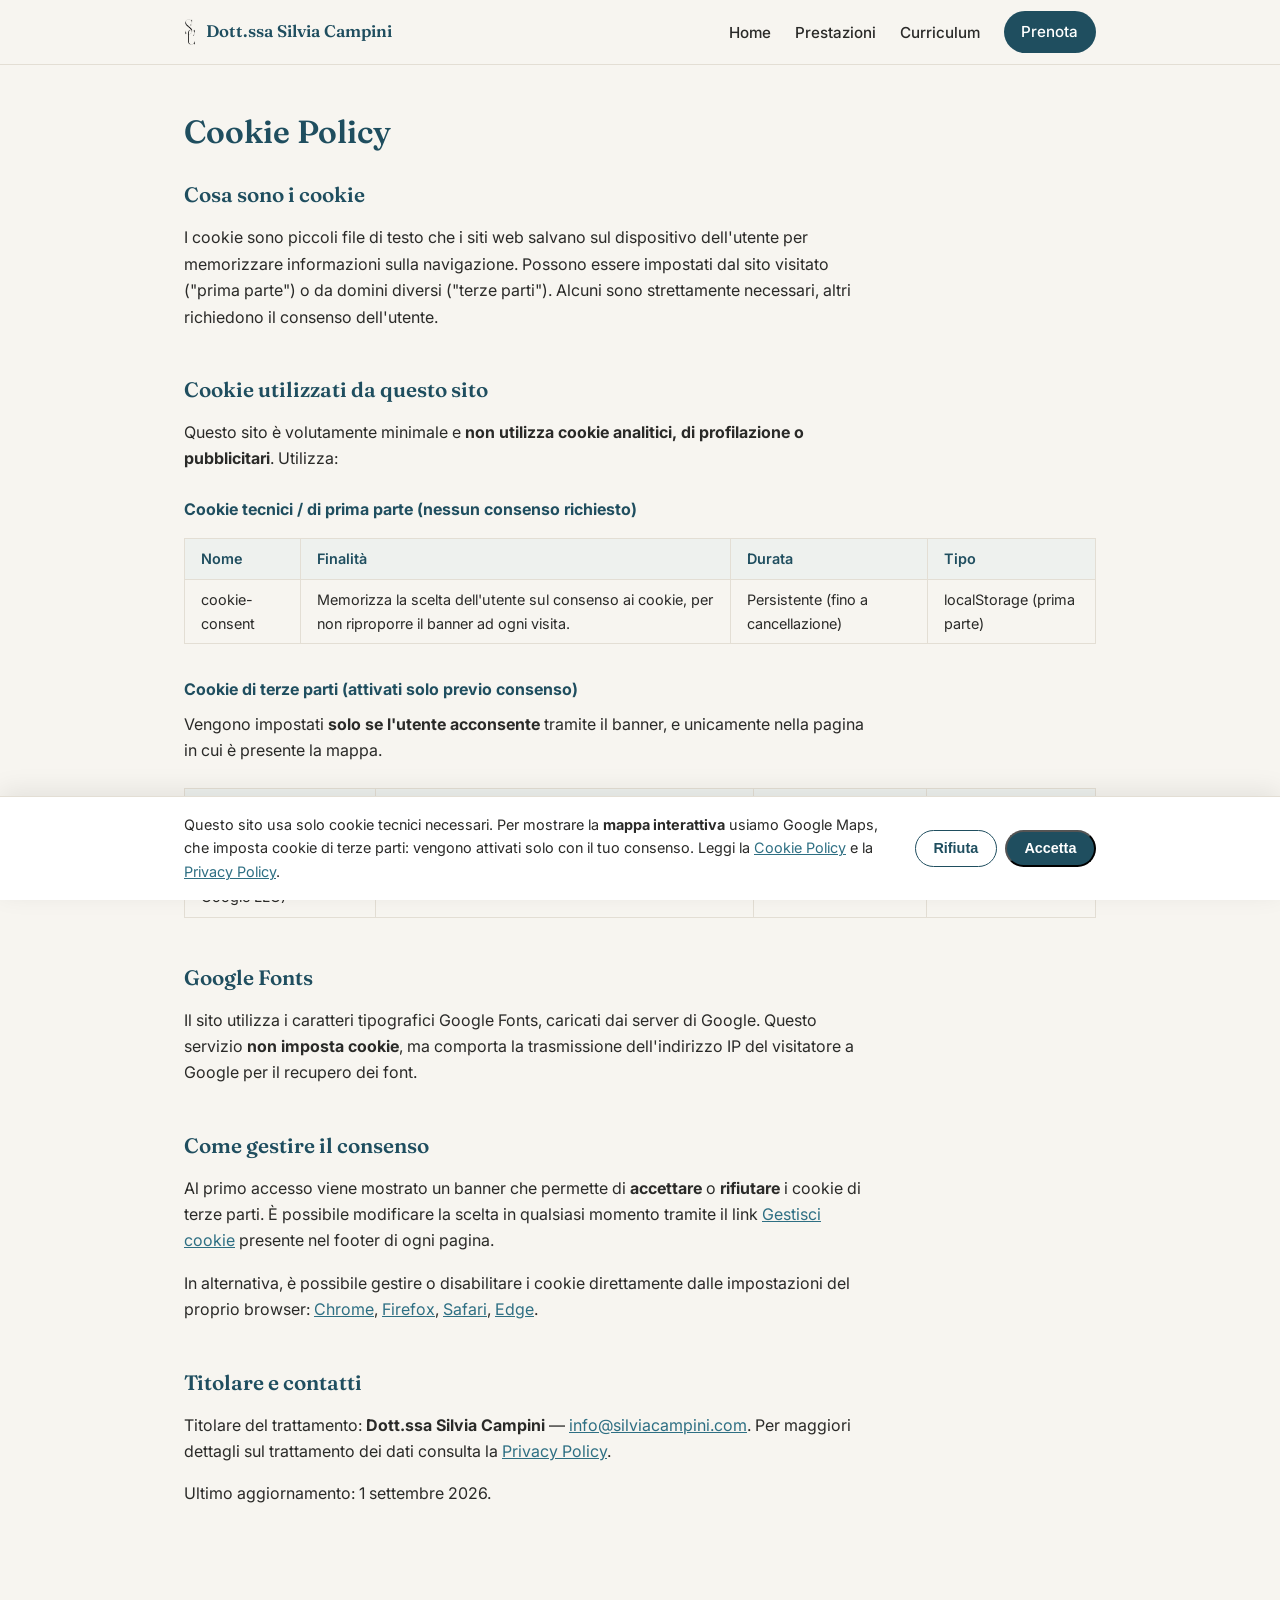
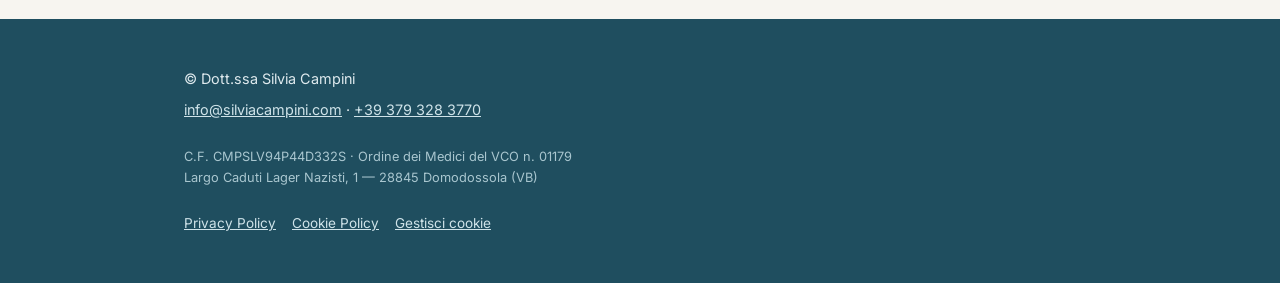
==== cookie-policy.html @ c4c20413 "Initial commit" ====
<!DOCTYPE html>
<html lang="it">
<head>
  <meta charset="UTF-8" />
  <meta name="viewport" content="width=device-width, initial-scale=1.0" />

  <title>Cookie Policy — Dott.ssa Silvia Campini</title>
  <meta name="description" content="Informativa sull'uso dei cookie del sito della Dott.ssa Silvia Campini." />
  <meta name="robots" content="noindex, follow" />
  <link rel="canonical" href="https://www.silviacampini.it/cookie-policy.html" />

  <link rel="icon" type="image/png" href="assets/favicon.png" />
  <link rel="apple-touch-icon" href="assets/apple-touch-icon.png" />
  <link rel="preconnect" href="https://fonts.googleapis.com" />
  <link rel="preconnect" href="https://fonts.gstatic.com" crossorigin />
  <link href="https://fonts.googleapis.com/css2?family=Fraunces:opsz,wght@9..144,400;9..144,600&family=Inter:wght@400;500;600&display=swap" rel="stylesheet" />
  <link rel="stylesheet" href="css/style.css" />
</head>

<body>
  <a class="skip-link" href="#main">Salta al contenuto</a>

  <header class="site-header">
    <div class="container">
      <nav class="nav" data-nav aria-label="Navigazione principale">
        <a class="nav__brand" href="index.html"><img class="nav__logo" src="assets/monogramma.png" alt="" width="13" height="28" /><span>Dott.ssa Silvia Campini</span></a>
        <button class="nav__toggle" data-nav-toggle aria-label="Apri il menu" aria-expanded="false">☰</button>
        <ul class="nav__links">
          <li><a href="index.html">Home</a></li>
          <li><a href="prestazioni.html">Prestazioni</a></li>
          <li><a href="cv.html">Curriculum</a></li>
          <li><a class="btn btn--sm" href="https://calendly.com/silvia-campini" target="_blank" rel="noopener">Prenota</a></li>
        </ul>
      </nav>
    </div>
  </header>

  <main id="main">
    <section class="section" style="border-top: 0;">
      <div class="container prose">
        <h2 style="font-size: 2rem;">Cookie Policy</h2>

        <h3 class="cv-heading">Cosa sono i cookie</h3>
        <p>I cookie sono piccoli file di testo che i siti web salvano sul dispositivo dell'utente per memorizzare informazioni sulla navigazione. Possono essere impostati dal sito visitato ("prima parte") o da domini diversi ("terze parti"). Alcuni sono strettamente necessari, altri richiedono il consenso dell'utente.</p>

        <h3 class="cv-heading">Cookie utilizzati da questo sito</h3>
        <p>Questo sito è volutamente minimale e <strong>non utilizza cookie analitici, di profilazione o pubblicitari</strong>. Utilizza:</p>

        <h4 style="margin: var(--sp-3) 0 var(--sp-1); color: var(--c-primary);">Cookie tecnici / di prima parte (nessun consenso richiesto)</h4>
        <div style="overflow-x: auto;">
          <table class="cookie-table">
            <thead>
              <tr><th>Nome</th><th>Finalità</th><th>Durata</th><th>Tipo</th></tr>
            </thead>
            <tbody>
              <tr>
                <td>cookie-consent</td>
                <td>Memorizza la scelta dell'utente sul consenso ai cookie, per non riproporre il banner ad ogni visita.</td>
                <td>Persistente (fino a cancellazione)</td>
                <td>localStorage (prima parte)</td>
              </tr>
            </tbody>
          </table>
        </div>

        <h4 style="margin: var(--sp-4) 0 var(--sp-1); color: var(--c-primary);">Cookie di terze parti (attivati solo previo consenso)</h4>
        <p>Vengono impostati <strong>solo se l'utente acconsente</strong> tramite il banner, e unicamente nella pagina in cui è presente la mappa.</p>
        <div style="overflow-x: auto;">
          <table class="cookie-table">
            <thead>
              <tr><th>Servizio</th><th>Finalità</th><th>Cookie tipici</th><th>Informativa</th></tr>
            </thead>
            <tbody>
              <tr>
                <td>Google Maps<br>(Google Ireland Ltd. / Google LLC)</td>
                <td>Visualizzazione della mappa interattiva con la sede in cui si svolgono le visite.</td>
                <td>NID, CONSENT, SOCS, ecc.</td>
                <td><a href="https://policies.google.com/technologies/cookies" target="_blank" rel="noopener">policies.google.com</a></td>
              </tr>
            </tbody>
          </table>
        </div>

        <h3 class="cv-heading">Google Fonts</h3>
        <p>Il sito utilizza i caratteri tipografici Google Fonts, caricati dai server di Google. Questo servizio <strong>non imposta cookie</strong>, ma comporta la trasmissione dell'indirizzo IP del visitatore a Google per il recupero dei font.</p>

        <h3 class="cv-heading">Come gestire il consenso</h3>
        <p>Al primo accesso viene mostrato un banner che permette di <strong>accettare</strong> o <strong>rifiutare</strong> i cookie di terze parti. È possibile modificare la scelta in qualsiasi momento tramite il link <a href="#" data-cookie-manage>Gestisci cookie</a> presente nel footer di ogni pagina.</p>
        <p>In alternativa, è possibile gestire o disabilitare i cookie direttamente dalle impostazioni del proprio browser:
          <a href="https://support.google.com/chrome/answer/95647?hl=it" target="_blank" rel="noopener">Chrome</a>,
          <a href="https://support.mozilla.org/it/kb/Attivare%20e%20disattivare%20i%20cookie" target="_blank" rel="noopener">Firefox</a>,
          <a href="https://support.apple.com/it-it/guide/safari/sfri11471/mac" target="_blank" rel="noopener">Safari</a>,
          <a href="https://support.microsoft.com/it-it/microsoft-edge" target="_blank" rel="noopener">Edge</a>.
        </p>

        <h3 class="cv-heading">Titolare e contatti</h3>
        <p>Titolare del trattamento: <strong>Dott.ssa Silvia Campini</strong> — <a href="mailto:info@silviacampini.com">info@silviacampini.com</a>. Per maggiori dettagli sul trattamento dei dati consulta la <a href="privacy.html">Privacy Policy</a>.</p>
        <p>Ultimo aggiornamento: 1 settembre 2026.</p>
      </div>
    </section>
  </main>

  <footer class="site-footer">
    <div class="container footer__grid">
      <div>© Dott.ssa Silvia Campini</div>
      <div><a href="mailto:info@silviacampini.com">info@silviacampini.com</a> · <a href="tel:+393793283770">+39 379 328 3770</a></div>
      <div class="footer__legal">
        C.F. CMPSLV94P44D332S · Ordine dei Medici del VCO n. 01179<br>
        Largo Caduti Lager Nazisti, 1 — 28845 Domodossola (VB)
      </div>
      <div class="footer__links">
        <a href="privacy.html">Privacy Policy</a>
        <a href="cookie-policy.html">Cookie Policy</a>
        <a href="#" data-cookie-manage>Gestisci cookie</a>
      </div>
    </div>
  </footer>

  <script src="js/main.js" defer></script>
  <script src="js/cookie-consent.js" defer></script>
</body>
</html>
---- css/style.css ----
/* =============================================================
   Dott.ssa Silvia Campini — Foglio di stile unico
   Organizzazione:
     1. Design tokens (colori, spazi, tipografia)  ← cambia qui il tema
     2. Reset di base
     3. Layout & utility
     4. Componenti (nav, bottoni, card, footer)
     5. Sezioni specifiche
     6. Responsive & accessibilità
   ============================================================= */

/* ---------- 1. DESIGN TOKENS ---------- */
:root {
  /* Colori */
  --c-primary:        #1f4e5f;
  --c-primary-light:  #2e6f83;
  --c-bg:             #f7f5f0;
  --c-surface:        #ffffff;
  --c-text:           #2a2a28;
  --c-text-muted:     #55605f;
  --c-border:         #e3ded4;

  /* Tipografia */
  --font-serif: 'Fraunces', Georgia, serif;
  --font-sans:  'Inter', system-ui, -apple-system, sans-serif;

  /* Scala di spaziatura (multipli coerenti) */
  --sp-1: 0.5rem;
  --sp-2: 1rem;
  --sp-3: 1.5rem;
  --sp-4: 2rem;
  --sp-5: 3rem;
  --sp-6: 4rem;

  /* Layout */
  --container: 960px;
  --radius: 12px;
  --radius-pill: 999px;
  --shadow: 0 8px 24px rgba(31, 78, 95, 0.10);
}

/* ---------- 2. RESET ---------- */
*, *::before, *::after { box-sizing: border-box; }
* { margin: 0; padding: 0; }
html { scroll-behavior: smooth; -webkit-text-size-adjust: 100%; }
body {
  font-family: var(--font-sans);
  color: var(--c-text);
  background: var(--c-bg);
  line-height: 1.65;
  -webkit-font-smoothing: antialiased;
}
img { max-width: 100%; height: auto; display: block; }
a { color: var(--c-primary-light); }
h1, h2, h3 { font-family: var(--font-serif); font-weight: 600; line-height: 1.2; color: var(--c-primary); }

/* ---------- 3. LAYOUT & UTILITY ---------- */
.container { max-width: var(--container); margin-inline: auto; padding-inline: var(--sp-3); }
main { display: block; }

/* Link "salta al contenuto" per accessibilità (visibile solo con Tab) */
.skip-link {
  position: absolute; left: -9999px; top: 0;
  background: var(--c-primary); color: #fff; padding: var(--sp-1) var(--sp-2);
  border-radius: 0 0 var(--radius) 0; z-index: 100;
}
.skip-link:focus { left: 0; }

/* Focus visibile coerente su tutto il sito */
:focus-visible { outline: 3px solid var(--c-primary-light); outline-offset: 2px; border-radius: 4px; }

/* ---------- 4. COMPONENTI ---------- */

/* -- Navigazione -- */
.site-header {
  position: sticky; top: 0; z-index: 50;
  background: rgba(247, 245, 240, 0.92);
  backdrop-filter: blur(8px);
  border-bottom: 1px solid var(--c-border);
}
.nav {
  display: flex; align-items: center; justify-content: space-between;
  height: 64px;
}
.nav__brand {
  font-family: var(--font-serif); font-weight: 600; font-size: 1.05rem;
  color: var(--c-primary); text-decoration: none; white-space: nowrap;
  display: inline-flex; align-items: center; gap: 10px;
}
.nav__logo { height: 28px; width: auto; display: block; }
.nav__links { display: flex; align-items: center; gap: var(--sp-3); list-style: none; }
.nav__links a {
  color: var(--c-text); text-decoration: none; font-size: 0.95rem; font-weight: 500;
}
.nav__links a:hover { color: var(--c-primary-light); }
.nav__links a[aria-current="page"] { color: var(--c-primary); border-bottom: 2px solid var(--c-primary); }

/* Bottone hamburger (nascosto su desktop) */
.nav__toggle {
  display: none; background: none; border: 0; cursor: pointer;
  font-size: 1.5rem; color: var(--c-primary); padding: var(--sp-1);
}

/* -- Bottone principale -- */
.btn {
  display: inline-block; background: var(--c-primary); color: #fff !important;
  text-decoration: none; font-weight: 600; font-size: 0.95rem;
  padding: 0.85rem 1.6rem; border-radius: var(--radius-pill);
  transition: background 0.2s, transform 0.1s;
}
.btn:hover { background: var(--c-primary-light); }
.btn:active { transform: translateY(1px); }
.btn--sm { padding: 0.55rem 1.1rem; font-size: 0.9rem; }

/* -- Card -- */
.card {
  background: var(--c-surface); border: 1px solid var(--c-border);
  border-radius: var(--radius); padding: var(--sp-3);
  transition: box-shadow 0.2s, transform 0.2s;
}
.card:hover { box-shadow: var(--shadow); transform: translateY(-2px); }
.card h3 { font-size: 1.05rem; margin-bottom: var(--sp-1); }
.card p { font-size: 0.95rem; color: var(--c-text-muted); }

/* -- Footer -- */
.site-footer { background: var(--c-primary); color: #dfeaee; padding: var(--sp-5) 0; margin-top: var(--sp-6); }
.site-footer a { color: #cfe3e9; }
.site-footer .footer__grid { display: grid; gap: var(--sp-1); font-size: 0.9rem; }
.site-footer .footer__legal { margin-top: var(--sp-2); font-size: 0.8rem; color: #a9c6cf; }

/* ---------- 5. SEZIONI ---------- */

/* -- Hero -- */
.hero { padding: var(--sp-6) 0 var(--sp-5); }
.hero__grid { display: grid; grid-template-columns: 220px 1fr; gap: var(--sp-5); align-items: center; }
.hero__photo {
  width: 220px; aspect-ratio: 5 / 6; object-fit: cover; object-position: center 18%;
  border-radius: var(--radius);
  box-shadow: 0 10px 30px rgba(31, 78, 95, 0.18);
}
/* Segnaposto foto (finché non aggiungi foto.jpg) */
.hero__photo--placeholder {
  display: grid; place-items: center; text-align: center;
  background: linear-gradient(135deg, var(--c-primary), var(--c-primary-light));
  color: #fff; font-family: var(--font-serif); font-size: 0.95rem;
}
.hero h1 { font-size: clamp(2rem, 5vw, 2.8rem); margin-bottom: var(--sp-1); }
.hero__role { font-size: 1.15rem; color: var(--c-primary-light); font-weight: 500; margin-bottom: var(--sp-3); }

/* -- Monogramma nell'hero (immagine verticale, sfondo trasparente) -- */
.hero__logo { height: 260px; width: auto; justify-self: center; }

/* -- Cartina del comprensorio (piccola, accanto alla mappa) -- */
.campus-map { margin-top: var(--sp-3); max-width: 340px; }
.campus-map img { width: 100%; border: 1px solid var(--c-border); border-radius: var(--radius); }
/* -- Sezioni generiche -- */
.section { padding: var(--sp-5) 0; border-top: 1px solid var(--c-border); }
.section > .container > h2 { font-size: 1.75rem; margin-bottom: var(--sp-3); }
.prose p { margin-bottom: var(--sp-2); max-width: 68ch; }
.prose p:last-child { margin-bottom: 0; }

/* -- Griglia card -- */
.grid-cards { display: grid; grid-template-columns: repeat(auto-fill, minmax(240px, 1fr)); gap: var(--sp-2); }

/* -- Studio (indirizzo + mappa) -- */
.studio { display: grid; grid-template-columns: 1fr 1fr; gap: var(--sp-4); align-items: start; }
.studio__address strong { color: var(--c-primary); }
.studio__map { width: 100%; height: 280px; border: 0; border-radius: var(--radius); }

/* -- Timeline (CV) -- */
.timeline { list-style: none; border-left: 2px solid var(--c-border); padding-left: var(--sp-3); }
.timeline li { position: relative; padding-bottom: var(--sp-3); }
.timeline li::before {
  content: ""; position: absolute; left: calc(-1 * var(--sp-3) - 6px); top: 6px;
  width: 10px; height: 10px; border-radius: 50%; background: var(--c-primary);
}
.timeline .year { font-weight: 600; color: var(--c-primary); font-size: 0.9rem; }
.timeline h3 { font-size: 1.05rem; margin: 2px 0; }
.timeline p { color: var(--c-text-muted); font-size: 0.95rem; }

/* -- Titoli e liste del curriculum -- */
.cv-heading { font-size: 1.3rem; margin: var(--sp-5) 0 var(--sp-2); }
.cv-heading:first-of-type { margin-top: var(--sp-4); }
.cv-list { list-style: none; display: grid; gap: var(--sp-2); }
.cv-list li {
  position: relative; padding-left: var(--sp-3);
  color: var(--c-text); max-width: 72ch;
}
.cv-list li::before { content: "—"; position: absolute; left: 0; color: var(--c-primary-light); }

/* -- Lista contatti -- */
.contact-list { list-style: none; display: grid; gap: var(--sp-1); font-size: 1.05rem; }
.contact-list a { text-decoration: none; }

/* -- Banner cookie -- */
.cookie-banner {
  position: fixed; left: 0; right: 0; bottom: 0; z-index: 200;
  background: #fff; border-top: 1px solid var(--c-border);
  box-shadow: 0 -6px 24px rgba(0, 0, 0, 0.08);
}
.cookie-banner__inner {
  max-width: var(--container); margin-inline: auto; padding: var(--sp-2) var(--sp-3);
  display: flex; align-items: center; gap: var(--sp-3); flex-wrap: wrap;
}
.cookie-banner__text { flex: 1 1 320px; margin: 0; font-size: 0.9rem; color: var(--c-text); }
.cookie-banner__actions { display: flex; gap: var(--sp-1); flex: 0 0 auto; }
/* "Rifiuta" con la stessa evidenza di "Accetta" (requisito Garante): outline invece di pieno */
.cookie-banner__actions [data-cc="reject"] { background: #fff; color: var(--c-primary) !important; border: 1px solid var(--c-primary); }
.cookie-banner__actions [data-cc="reject"]:hover { background: var(--c-bg); }

/* -- Segnaposto della mappa (prima del consenso) -- */
.map-embed { overflow: hidden; }
.map-embed__placeholder {
  height: 100%; min-height: 280px; display: flex; flex-direction: column;
  align-items: center; justify-content: center; gap: var(--sp-2); text-align: center;
  padding: var(--sp-3); background: #eef1ee; border: 1px dashed var(--c-border); border-radius: var(--radius);
}
.map-embed__placeholder p { margin: 0; font-size: 0.9rem; color: var(--c-text-muted); max-width: 32ch; }

/* -- Tabelle nelle pagine legali -- */
.cookie-table { width: 100%; border-collapse: collapse; font-size: 0.9rem; margin-top: var(--sp-1); }
.cookie-table th, .cookie-table td { border: 1px solid var(--c-border); padding: var(--sp-1) var(--sp-2); text-align: left; vertical-align: top; }
.cookie-table th { background: #eef1ee; color: var(--c-primary); font-weight: 600; }

/* -- Link legali nel footer -- */
.footer__links { margin-top: var(--sp-2); display: flex; gap: var(--sp-2); flex-wrap: wrap; font-size: 0.85rem; }
.footer__links a { color: #cfe3e9; }

/* ---------- 6. RESPONSIVE & ACCESSIBILITÀ ---------- */
@media (max-width: 720px) {
  .nav__toggle { display: block; }
  .nav__links {
    position: absolute; top: 64px; left: 0; right: 0;
    flex-direction: column; align-items: flex-start; gap: 0;
    background: var(--c-bg); border-bottom: 1px solid var(--c-border);
    padding: var(--sp-2) var(--sp-3);
    /* nascosto di default; mostrato quando <nav> ha data-open="true" (gestito da main.js) */
    display: none;
  }
  .nav[data-open="true"] .nav__links { display: flex; }
  .nav__links li { width: 100%; }
  .nav__links a { display: block; padding: var(--sp-1) 0; width: 100%; }

  .hero__grid { grid-template-columns: 1fr; text-align: center; gap: var(--sp-3); }
  .hero__photo { margin-inline: auto; }
  .studio { grid-template-columns: 1fr; }
}

/* Rispetta chi ha disattivato le animazioni */
@media (prefers-reduced-motion: reduce) {
  * { animation: none !important; transition: none !important; scroll-behavior: auto !important; }
}
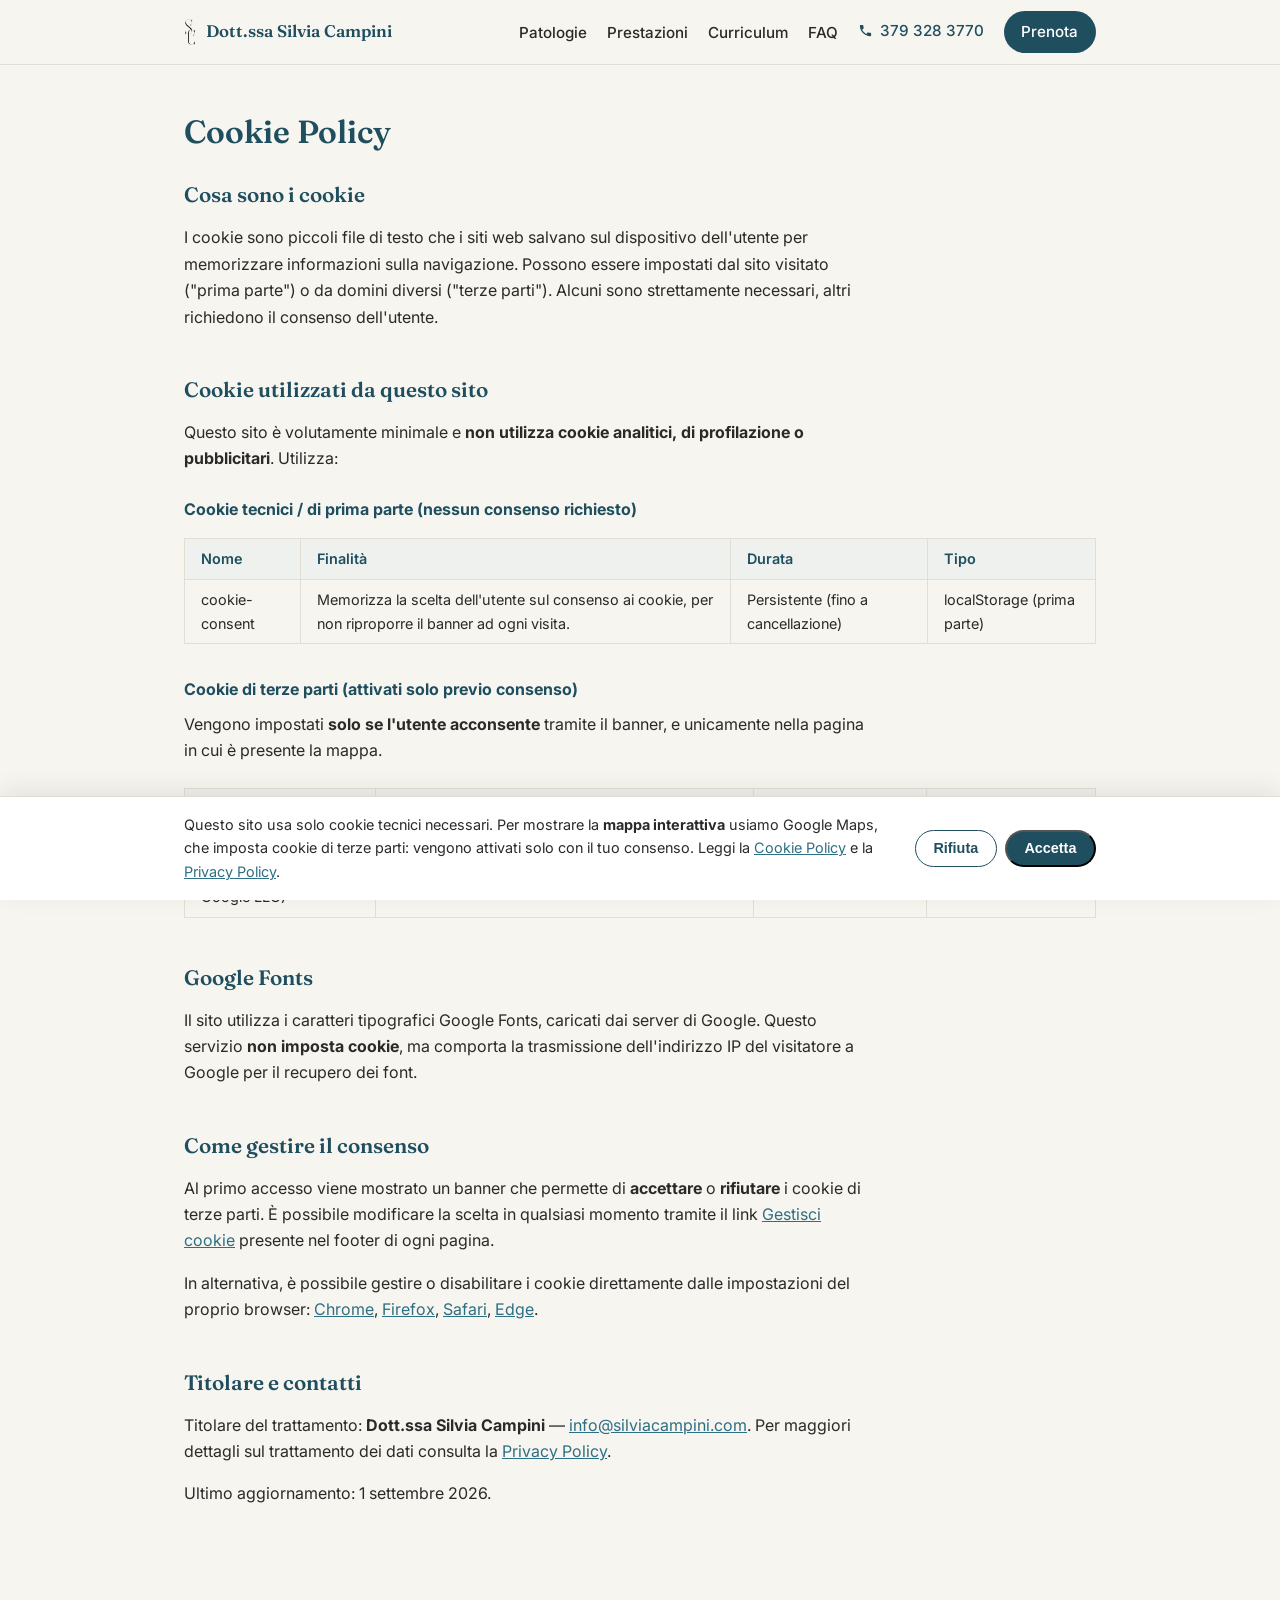
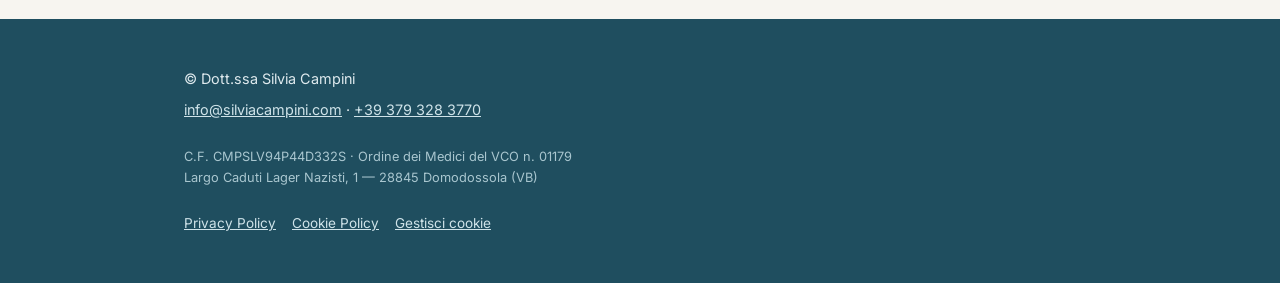
==== commit 65ca514a: "Add Patologie and FAQ pages, prices and phone CTA - New Patologie and FAQ pages, linked from the nav" ====
--- a/cookie-policy.html
+++ b/cookie-policy.html
@@ -7,8 +7,22 @@
   <title>Cookie Policy — Dott.ssa Silvia Campini</title>
   <meta name="description" content="Informativa sull'uso dei cookie del sito della Dott.ssa Silvia Campini." />
   <meta name="robots" content="noindex, follow" />
-  <link rel="canonical" href="https://www.silviacampini.it/cookie-policy.html" />
+  <link rel="canonical" href="https://www.silviacampini.it/cookie-policy" />
 
+  <!-- Anteprima social (la pagina è noindex, ma il link può essere condiviso) -->
+  <meta property="og:title" content="Cookie Policy — Dott.ssa Silvia Campini" />
+  <meta property="og:description" content="Quali cookie usa il sito e come gestire il consenso." />
+  <meta property="og:type" content="website" />
+  <meta property="og:url" content="https://www.silviacampini.it/cookie-policy" />
+  <meta property="og:locale" content="it_IT" />
+  <meta property="og:image" content="https://www.silviacampini.it/assets/og-image.png" />
+  <meta property="og:image:width" content="1200" />
+  <meta property="og:image:height" content="630" />
+  <meta property="og:image:alt" content="Dott.ssa Silvia Campini — Otorinolaringoiatra a Domodossola" />
+  <meta property="og:site_name" content="Dott.ssa Silvia Campini" />
+  <meta name="twitter:card" content="summary_large_image" />
+
+  <link rel="icon" href="assets/favicon.svg" type="image/svg+xml" />
   <link rel="icon" type="image/png" href="assets/favicon.png" />
   <link rel="apple-touch-icon" href="assets/apple-touch-icon.png" />
   <link rel="preconnect" href="https://fonts.googleapis.com" />
@@ -23,12 +37,15 @@
   <header class="site-header">
     <div class="container">
       <nav class="nav" data-nav aria-label="Navigazione principale">
-        <a class="nav__brand" href="index.html"><img class="nav__logo" src="assets/monogramma.png" alt="" width="13" height="28" /><span>Dott.ssa Silvia Campini</span></a>
+        <a class="nav__brand" href="/"><img class="nav__logo" src="assets/monogramma.png" alt="" width="13" height="28" /><span>Dott.ssa Silvia Campini</span></a>
+        <a class="nav__call" href="tel:+393793283770" aria-label="Telefona al 379 328 3770"><svg viewBox="0 0 24 24" width="15" height="15" fill="currentColor" aria-hidden="true"><path d="M6.6 10.8c1.4 2.8 3.8 5.1 6.6 6.6l2.2-2.2c.3-.3.7-.4 1-.2 1.1.4 2.4.6 3.6.6.6 0 1 .4 1 1V20c0 .6-.4 1-1 1-9.4 0-17-7.6-17-17 0-.6.4-1 1-1h3.5c.6 0 1 .4 1 1 0 1.3.2 2.5.6 3.6.1.4 0 .8-.2 1l-2.3 2.2z"/></svg></a>
         <button class="nav__toggle" data-nav-toggle aria-label="Apri il menu" aria-expanded="false">☰</button>
         <ul class="nav__links">
-          <li><a href="index.html">Home</a></li>
-          <li><a href="prestazioni.html">Prestazioni</a></li>
-          <li><a href="cv.html">Curriculum</a></li>
+          <li><a href="patologie">Patologie</a></li>
+          <li><a href="prestazioni">Prestazioni</a></li>
+          <li><a href="cv">Curriculum</a></li>
+          <li><a href="domande-frequenti">FAQ</a></li>
+          <li><a class="nav__phone" href="tel:+393793283770"><svg viewBox="0 0 24 24" width="15" height="15" fill="currentColor" aria-hidden="true"><path d="M6.6 10.8c1.4 2.8 3.8 5.1 6.6 6.6l2.2-2.2c.3-.3.7-.4 1-.2 1.1.4 2.4.6 3.6.6.6 0 1 .4 1 1V20c0 .6-.4 1-1 1-9.4 0-17-7.6-17-17 0-.6.4-1 1-1h3.5c.6 0 1 .4 1 1 0 1.3.2 2.5.6 3.6.1.4 0 .8-.2 1l-2.3 2.2z"/></svg><span>379 328 3770</span></a></li>
           <li><a class="btn btn--sm" href="https://calendly.com/silvia-campini" target="_blank" rel="noopener">Prenota</a></li>
         </ul>
       </nav>
@@ -94,7 +111,7 @@
         </p>
 
         <h3 class="cv-heading">Titolare e contatti</h3>
-        <p>Titolare del trattamento: <strong>Dott.ssa Silvia Campini</strong> — <a href="mailto:info@silviacampini.com">info@silviacampini.com</a>. Per maggiori dettagli sul trattamento dei dati consulta la <a href="privacy.html">Privacy Policy</a>.</p>
+        <p>Titolare del trattamento: <strong>Dott.ssa Silvia Campini</strong> — <a href="mailto:info@silviacampini.com">info@silviacampini.com</a>. Per maggiori dettagli sul trattamento dei dati consulta la <a href="privacy">Privacy Policy</a>.</p>
         <p>Ultimo aggiornamento: 1 settembre 2026.</p>
       </div>
     </section>
@@ -109,8 +126,8 @@
         Largo Caduti Lager Nazisti, 1 — 28845 Domodossola (VB)
       </div>
       <div class="footer__links">
-        <a href="privacy.html">Privacy Policy</a>
-        <a href="cookie-policy.html">Cookie Policy</a>
+        <a href="privacy">Privacy Policy</a>
+        <a href="cookie-policy">Cookie Policy</a>
         <a href="#" data-cookie-manage>Gestisci cookie</a>
       </div>
     </div>
--- a/css/style.css
+++ b/css/style.css
@@ -80,6 +80,7 @@
 }
 .nav {
   display: flex; align-items: center; justify-content: space-between;
+  gap: var(--sp-3);          /* nome e link non si toccano mai */
   height: 64px;
 }
 .nav__brand {
@@ -88,12 +89,26 @@
   display: inline-flex; align-items: center; gap: 10px;
 }
 .nav__logo { height: 28px; width: auto; display: block; }
-.nav__links { display: flex; align-items: center; gap: var(--sp-3); list-style: none; }
+.nav__links { display: flex; align-items: center; gap: 1.25rem; list-style: none; flex-wrap: nowrap; }
 .nav__links a {
   color: var(--c-text); text-decoration: none; font-size: 0.95rem; font-weight: 500;
+  white-space: nowrap;       /* mai un'etichetta spezzata su due righe */
 }
 .nav__links a:hover { color: var(--c-primary-light); }
 .nav__links a[aria-current="page"] { color: var(--c-primary); border-bottom: 2px solid var(--c-primary); }
+
+/* Numero in barra: sta in fondo alla lista, appena prima di "Prenota",
+   così le due vie di contatto stanno vicine. */
+.nav__phone {
+  display: inline-flex; align-items: center; gap: 7px;
+  font-size: 0.95rem; font-weight: 600; white-space: nowrap;
+  color: var(--c-primary) !important; text-decoration: none;
+}
+.nav__phone:hover { color: var(--c-primary-light) !important; }
+
+/* Cornetta compatta accanto all'hamburger: compare solo quando il menu
+   (e quindi il numero per esteso) è chiuso. */
+.nav__call { display: none; color: var(--c-primary); margin-left: auto; padding: var(--sp-1); }
 
 /* Bottone hamburger (nascosto su desktop) */
 .nav__toggle {
@@ -146,16 +161,39 @@
 }
 .hero h1 { font-size: clamp(2rem, 5vw, 2.8rem); margin-bottom: var(--sp-1); }
 .hero__role { font-size: 1.15rem; color: var(--c-primary-light); font-weight: 500; margin-bottom: var(--sp-3); }
+/* Doppia chiamata all'azione: pulsante + numero in chiaro.
+   Stessa coppia nell'hero e in fondo a ogni pagina. */
+.cta { display: flex; flex-wrap: wrap; align-items: center; gap: var(--sp-2) var(--sp-3); }
+.cta--end { margin-top: var(--sp-5); }
+.cta__phone {
+  display: inline-flex; align-items: center; gap: 8px;
+  /* Gemella del .btn: stesso passo e stesso raggio, ma contorno invece di pieno,
+     così le due azioni hanno peso visivo diverso. Il padding sottrae il bordo
+     per pareggiare l'altezza dei due tasti. */
+  padding: calc(0.85rem - 2px) calc(1.6rem - 2px);
+  border: 2px solid var(--c-primary); border-radius: var(--radius-pill);
+  background: transparent;
+  /* Sans, non il serif del resto: le cifre del Fraunces sono decorative
+     e un numero da comporre deve leggersi al primo colpo. */
+  font-family: var(--font-sans); font-weight: 600; font-size: 0.95rem;
+  letter-spacing: 0.01em; font-variant-numeric: tabular-nums;
+  color: var(--c-primary); text-decoration: none;
+  transition: background 0.2s, color 0.2s, transform 0.1s;
+}
+.cta__phone:hover { background: var(--c-primary); color: #fff; }
+.cta__phone:active { transform: translateY(1px); }
 
 /* -- Monogramma nell'hero (immagine verticale, sfondo trasparente) -- */
 .hero__logo { height: 260px; width: auto; justify-self: center; }
 
 /* -- Cartina del comprensorio (piccola, accanto alla mappa) -- */
-.campus-map { margin-top: var(--sp-3); max-width: 340px; }
+.campus-map { margin-top: var(--sp-4); max-width: 620px; }
 .campus-map img { width: 100%; border: 1px solid var(--c-border); border-radius: var(--radius); }
 /* -- Sezioni generiche -- */
 .section { padding: var(--sp-5) 0; border-top: 1px solid var(--c-border); }
-.section > .container > h2 { font-size: 1.75rem; margin-bottom: var(--sp-3); }
+.section > .container > h2:not(.cv-heading) { font-size: 1.75rem; margin-bottom: var(--sp-3); }
+/* Titolo delle pagine interne (h1 fuori dalla hero) */
+.page-title { font-size: 2rem; margin-bottom: var(--sp-3); }
 .prose p { margin-bottom: var(--sp-2); max-width: 68ch; }
 .prose p:last-child { margin-bottom: 0; }
 
@@ -163,9 +201,11 @@
 .grid-cards { display: grid; grid-template-columns: repeat(auto-fill, minmax(240px, 1fr)); gap: var(--sp-2); }
 
 /* -- Studio (indirizzo + mappa) -- */
-.studio { display: grid; grid-template-columns: 1fr 1fr; gap: var(--sp-4); align-items: start; }
+/* La mappa si allunga fino all'altezza della colonna di testo, così le due
+   metà finiscono pari invece di lasciare un vuoto sotto la mappa. */
+.studio { display: grid; grid-template-columns: 1fr 1fr; gap: var(--sp-4); align-items: stretch; }
 .studio__address strong { color: var(--c-primary); }
-.studio__map { width: 100%; height: 280px; border: 0; border-radius: var(--radius); }
+.studio__map { width: 100%; height: 100%; min-height: 380px; border: 0; border-radius: var(--radius); }
 
 /* -- Timeline (CV) -- */
 .timeline { list-style: none; border-left: 2px solid var(--c-border); padding-left: var(--sp-3); }
@@ -188,6 +228,58 @@
 }
 .cv-list li::before { content: "—"; position: absolute; left: 0; color: var(--c-primary-light); }
 
+/* -- Prezzo dentro le card delle prestazioni -- */
+.card__price {
+  margin-top: var(--sp-2); font-weight: 600; font-size: 0.95rem;
+  color: var(--c-primary) !important;
+  display: flex; justify-content: space-between; align-items: baseline; gap: var(--sp-2);
+}
+/* Card-prestazione cliccabile: apre la prenotazione come il pulsante "Prenota" */
+.card--book { display: block; text-decoration: none; color: inherit; }
+.card--book:hover h3 { color: var(--c-primary-light); }
+.card__book { font-weight: 500; font-size: 0.85rem; color: var(--c-primary-light); white-space: nowrap; }
+.card--book:hover .card__book { text-decoration: underline; }
+
+/* -- Aree di "Patologie trattate": titolo a sinistra, contenuto a destra.
+      Tiene corte le righe e dà un ritmo, invece di un muro di paragrafi. -- */
+.area {
+  display: grid; grid-template-columns: 200px 1fr; gap: var(--sp-4);
+  padding: var(--sp-4) 0; border-top: 1px solid var(--c-border);
+}
+.area:first-of-type { border-top: 0; padding-top: var(--sp-2); }
+.area > h2 { font-size: 1.3rem; margin: 0; }
+.area__body { max-width: 58ch; }
+.area__lead { color: var(--c-text-muted); margin-bottom: var(--sp-3); }
+.area dl { display: grid; }
+.area dt {
+  font-weight: 600; font-size: 0.78rem; letter-spacing: 0.06em;
+  text-transform: uppercase; color: var(--c-primary-light);
+  margin-top: var(--sp-3);
+}
+.area dt:first-child { margin-top: 0; }
+.area dd { margin-left: 0; margin-top: 2px; }
+
+/* -- Nota sobria e avvertenza di fine pagina -- */
+.disclaimer {
+  margin-top: var(--sp-5); padding-top: var(--sp-2);
+  border-top: 1px solid var(--c-border);
+  font-size: 0.85rem; color: var(--c-text-muted); max-width: 68ch;
+}
+
+/* -- Domande frequenti -- */
+.faq { display: grid; gap: var(--sp-1); max-width: 72ch; }
+.faq details {
+  background: var(--c-surface); border: 1px solid var(--c-border);
+  border-radius: var(--radius); padding: var(--sp-2) var(--sp-3);
+}
+.faq summary {
+  font-family: var(--font-serif); font-weight: 600; font-size: 1.05rem;
+  color: var(--c-primary); cursor: pointer;
+}
+.faq details[open] summary { margin-bottom: var(--sp-2); }
+.faq p { font-size: 0.95rem; margin-bottom: var(--sp-1); }
+.faq p:last-child { margin-bottom: 0; }
+
 /* -- Lista contatti -- */
 .contact-list { list-style: none; display: grid; gap: var(--sp-1); font-size: 1.05rem; }
 .contact-list a { text-decoration: none; }
@@ -211,7 +303,7 @@
 /* -- Segnaposto della mappa (prima del consenso) -- */
 .map-embed { overflow: hidden; }
 .map-embed__placeholder {
-  height: 100%; min-height: 280px; display: flex; flex-direction: column;
+  height: 100%; min-height: 380px; display: flex; flex-direction: column;
   align-items: center; justify-content: center; gap: var(--sp-2); text-align: center;
   padding: var(--sp-3); background: #eef1ee; border: 1px dashed var(--c-border); border-radius: var(--radius);
 }
@@ -227,8 +319,11 @@
 .footer__links a { color: #cfe3e9; }
 
 /* ---------- 6. RESPONSIVE & ACCESSIBILITÀ ---------- */
-@media (max-width: 720px) {
+/* Menu a tendina: soglia più alta del resto perché la barra porta anche
+   il numero di telefono e in orizzontale non ci sta sotto i ~960px. */
+@media (max-width: 960px) {
   .nav__toggle { display: block; }
+  .nav__call { display: inline-flex; align-items: center; }
   .nav__links {
     position: absolute; top: 64px; left: 0; right: 0;
     flex-direction: column; align-items: flex-start; gap: 0;
@@ -240,8 +335,15 @@
   .nav[data-open="true"] .nav__links { display: flex; }
   .nav__links li { width: 100%; }
   .nav__links a { display: block; padding: var(--sp-1) 0; width: 100%; }
-
+  /* Il pulsante "Prenota" nel menu mobile: testo centrato, padding pieno, non appiccicato al bordo */
+  .nav__links a.btn { text-align: center; padding: 0.8rem 1.1rem; margin-top: var(--sp-1); }
+  .nav__links a[aria-current="page"] { border-bottom: 0; font-weight: 600; }
+}
+
+@media (max-width: 720px) {
   .hero__grid { grid-template-columns: 1fr; text-align: center; gap: var(--sp-3); }
+  .hero .cta { justify-content: center; }
+  .area { grid-template-columns: 1fr; gap: var(--sp-2); }
   .hero__photo { margin-inline: auto; }
   .studio { grid-template-columns: 1fr; }
 }
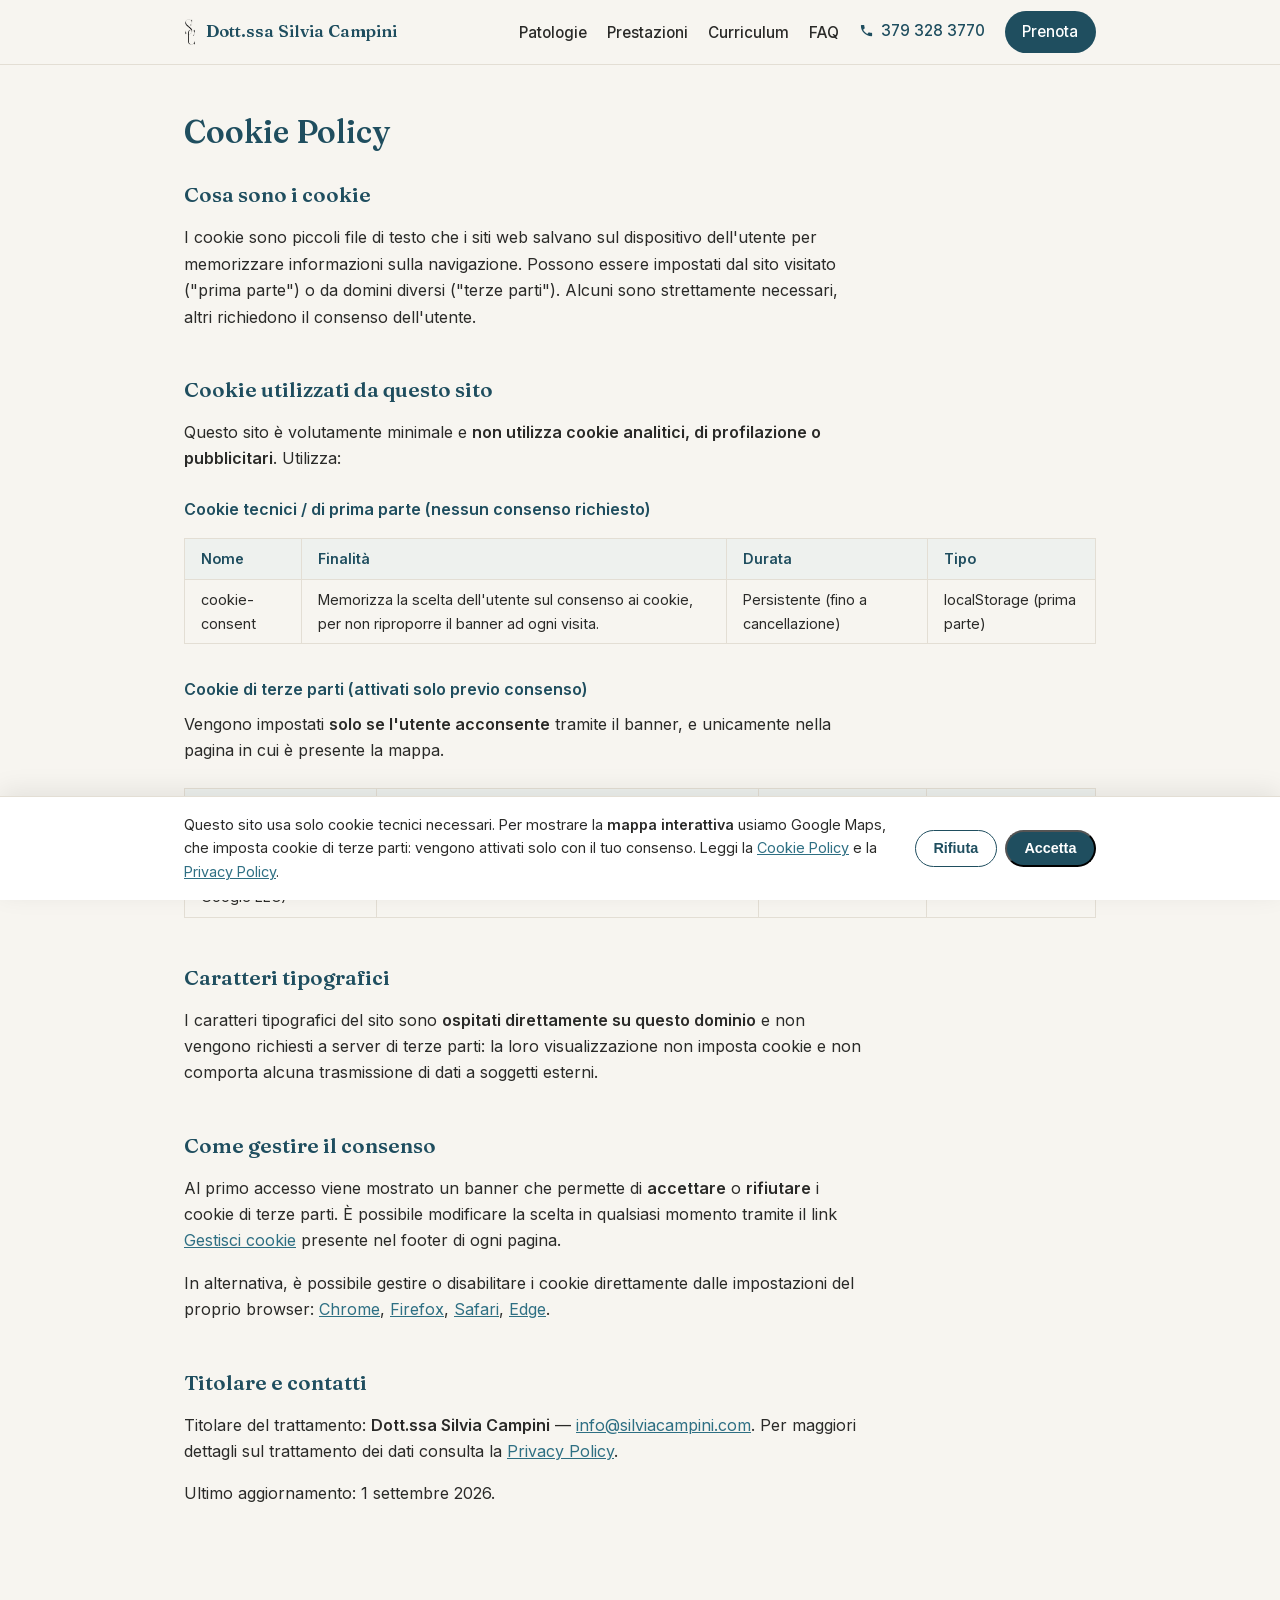
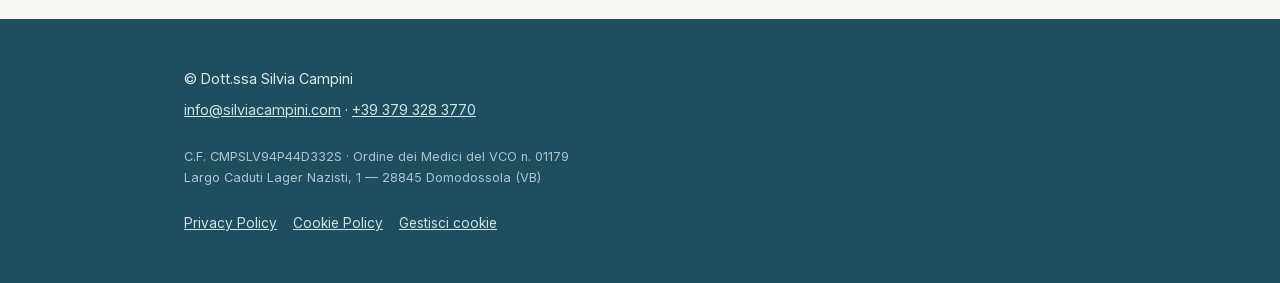
==== commit f817810b: "Self-host web fonts - Serve Fraunces and Inter from assets/fonts instead of Google's CDN,   so visit" ====
--- a/cookie-policy.html
+++ b/cookie-policy.html
@@ -25,9 +25,8 @@
   <link rel="icon" href="assets/favicon.svg" type="image/svg+xml" />
   <link rel="icon" type="image/png" href="assets/favicon.png" />
   <link rel="apple-touch-icon" href="assets/apple-touch-icon.png" />
-  <link rel="preconnect" href="https://fonts.googleapis.com" />
-  <link rel="preconnect" href="https://fonts.gstatic.com" crossorigin />
-  <link href="https://fonts.googleapis.com/css2?family=Fraunces:opsz,wght@9..144,400;9..144,600&family=Inter:wght@400;500;600&display=swap" rel="stylesheet" />
+  <link rel="preload" href="assets/fonts/inter-latin.woff2" as="font" type="font/woff2" crossorigin />
+  <link rel="preload" href="assets/fonts/fraunces-latin.woff2" as="font" type="font/woff2" crossorigin />
   <link rel="stylesheet" href="css/style.css" />
 </head>
 
@@ -98,8 +97,8 @@
           </table>
         </div>
 
-        <h3 class="cv-heading">Google Fonts</h3>
-        <p>Il sito utilizza i caratteri tipografici Google Fonts, caricati dai server di Google. Questo servizio <strong>non imposta cookie</strong>, ma comporta la trasmissione dell'indirizzo IP del visitatore a Google per il recupero dei font.</p>
+        <h3 class="cv-heading">Caratteri tipografici</h3>
+        <p>I caratteri tipografici del sito sono <strong>ospitati direttamente su questo dominio</strong> e non vengono richiesti a server di terze parti: la loro visualizzazione non imposta cookie e non comporta alcuna trasmissione di dati a soggetti esterni.</p>
 
         <h3 class="cv-heading">Come gestire il consenso</h3>
         <p>Al primo accesso viene mostrato un banner che permette di <strong>accettare</strong> o <strong>rifiutare</strong> i cookie di terze parti. È possibile modificare la scelta in qualsiasi momento tramite il link <a href="#" data-cookie-manage>Gestisci cookie</a> presente nel footer di ogni pagina.</p>
--- a/css/style.css
+++ b/css/style.css
@@ -1,6 +1,7 @@
 /* =============================================================
    Dott.ssa Silvia Campini — Foglio di stile unico
    Organizzazione:
+     0. Font (self-hosted)
      1. Design tokens (colori, spazi, tipografia)  ← cambia qui il tema
      2. Reset di base
      3. Layout & utility
@@ -8,6 +9,45 @@
      5. Sezioni specifiche
      6. Responsive & accessibilità
    ============================================================= */
+
+/* ---------- 0. FONT (self-hosted) ----------
+   I font stanno in assets/fonts/ invece che sul CDN di Google: così l'IP di chi
+   visita non viene trasmesso a Google a ogni caricamento, coerentemente con il
+   fatto che la mappa è già bloccata dietro il consenso ai cookie.
+   Entrambi sono variabili: un file per sottoinsieme copre tutti i pesi.
+   Licenza SIL Open Font, il testo è in assets/fonts/OFL-*.txt */
+@font-face {
+  font-family: 'Fraunces';
+  font-style: normal;
+  font-weight: 400 600;      /* variabile: un solo file copre tutta la scala */
+  font-display: swap;
+  src: url('../assets/fonts/fraunces-latin-ext.woff2') format('woff2');
+  unicode-range: U+0100-02BA, U+02BD-02C5, U+02C7-02CC, U+02CE-02D7, U+02DD-02FF, U+0304, U+0308, U+0329, U+1D00-1DBF, U+1E00-1E9F, U+1EF2-1EFF, U+2020, U+20A0-20AB, U+20AD-20C0, U+2113, U+2C60-2C7F, U+A720-A7FF;
+}
+@font-face {
+  font-family: 'Fraunces';
+  font-style: normal;
+  font-weight: 400 600;      /* variabile: un solo file copre tutta la scala */
+  font-display: swap;
+  src: url('../assets/fonts/fraunces-latin.woff2') format('woff2');
+  unicode-range: U+0000-00FF, U+0131, U+0152-0153, U+02BB-02BC, U+02C6, U+02DA, U+02DC, U+0304, U+0308, U+0329, U+2000-206F, U+20AC, U+2122, U+2191, U+2193, U+2212, U+2215, U+FEFF, U+FFFD;
+}
+@font-face {
+  font-family: 'Inter';
+  font-style: normal;
+  font-weight: 400 600;      /* variabile: un solo file copre tutta la scala */
+  font-display: swap;
+  src: url('../assets/fonts/inter-latin-ext.woff2') format('woff2');
+  unicode-range: U+0100-02BA, U+02BD-02C5, U+02C7-02CC, U+02CE-02D7, U+02DD-02FF, U+0304, U+0308, U+0329, U+1D00-1DBF, U+1E00-1E9F, U+1EF2-1EFF, U+2020, U+20A0-20AB, U+20AD-20C0, U+2113, U+2C60-2C7F, U+A720-A7FF;
+}
+@font-face {
+  font-family: 'Inter';
+  font-style: normal;
+  font-weight: 400 600;      /* variabile: un solo file copre tutta la scala */
+  font-display: swap;
+  src: url('../assets/fonts/inter-latin.woff2') format('woff2');
+  unicode-range: U+0000-00FF, U+0131, U+0152-0153, U+02BB-02BC, U+02C6, U+02DA, U+02DC, U+0304, U+0308, U+0329, U+2000-206F, U+20AC, U+2122, U+2191, U+2193, U+2212, U+2215, U+FEFF, U+FFFD;
+}
 
 /* ---------- 1. DESIGN TOKENS ---------- */
 :root {
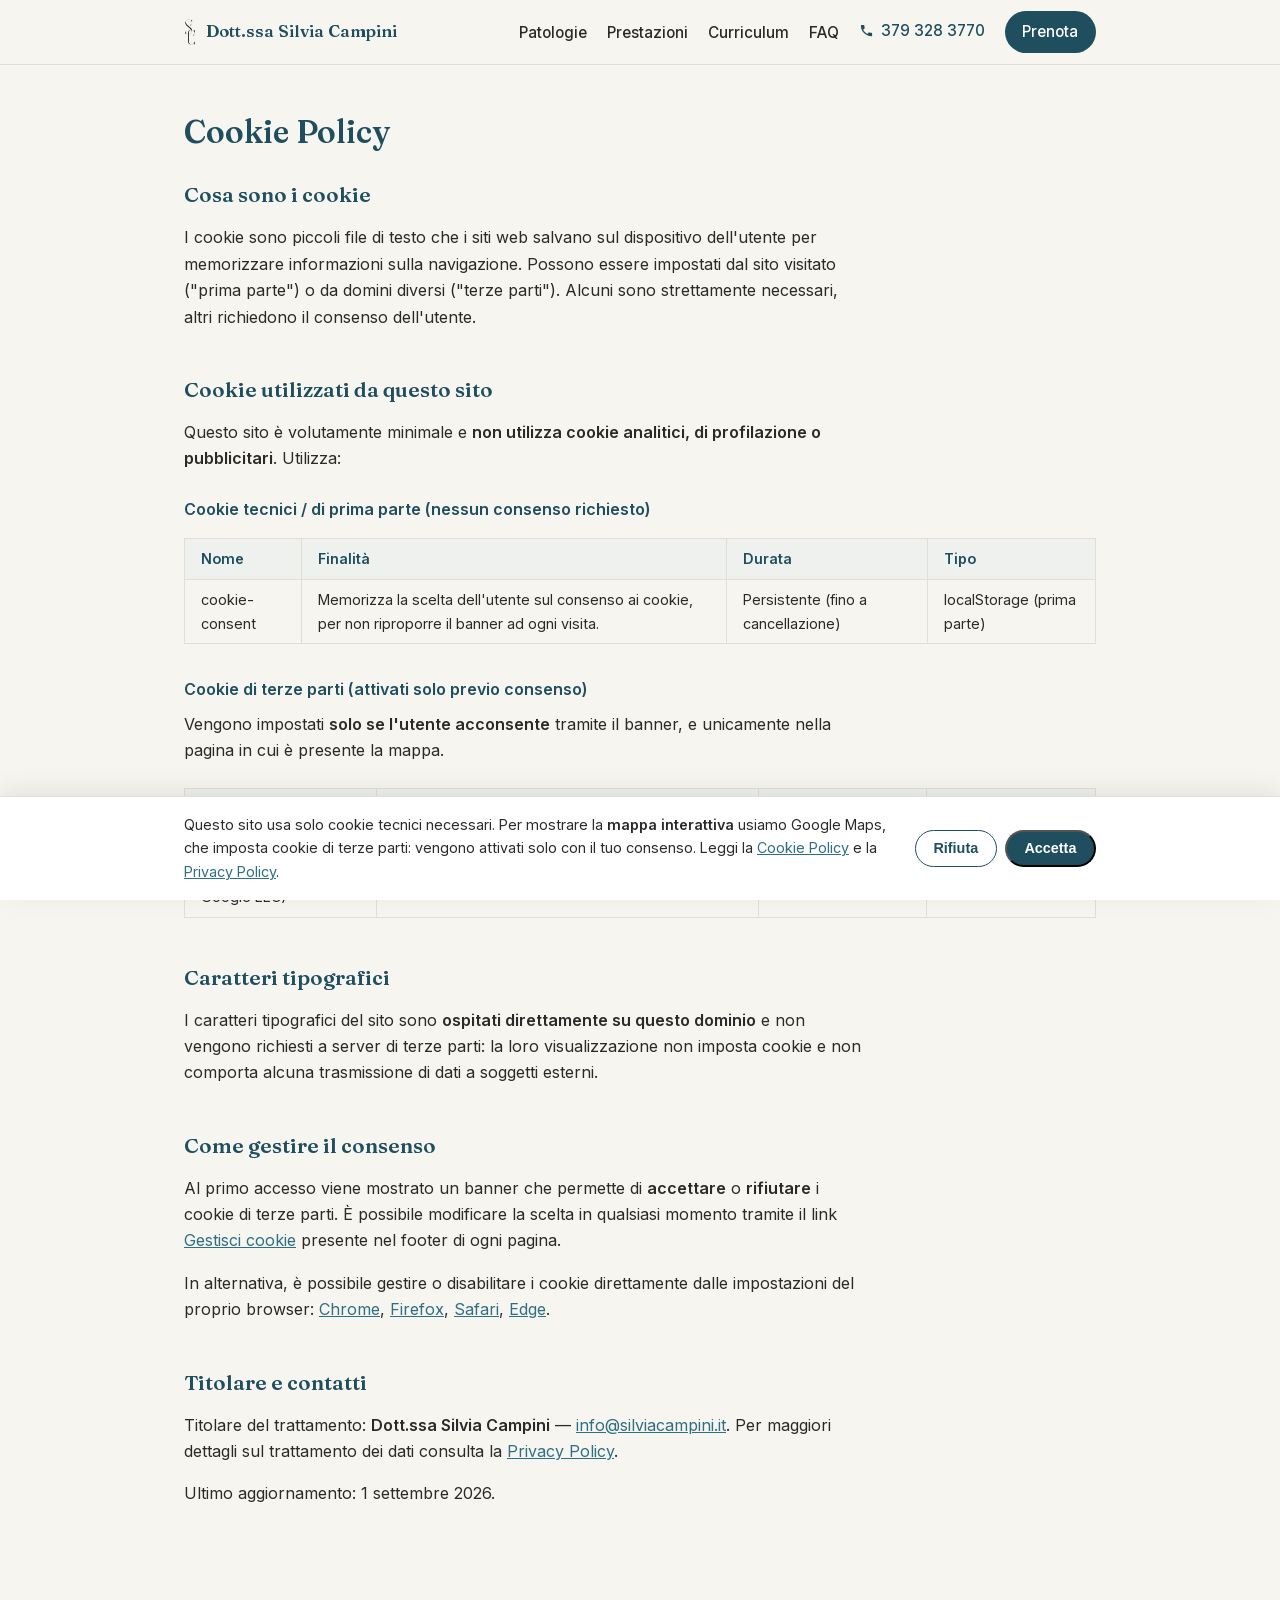
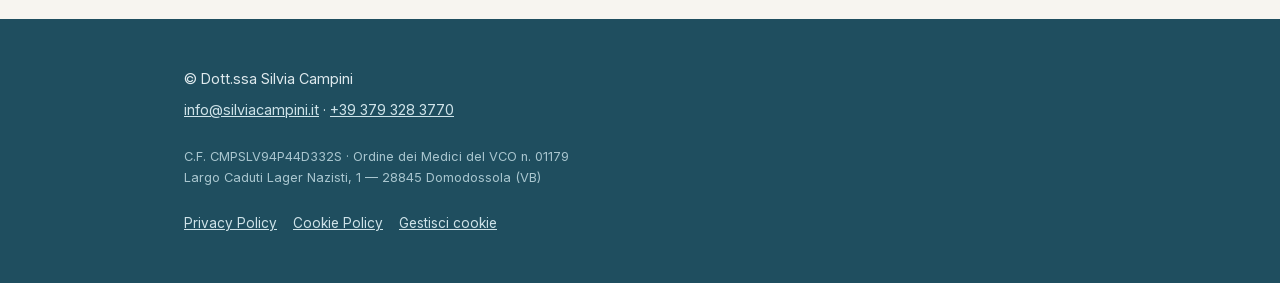
==== commit 830de705: "Use .it email address site-wide" ====
--- a/cookie-policy.html
+++ b/cookie-policy.html
@@ -110,7 +110,7 @@
         </p>
 
         <h3 class="cv-heading">Titolare e contatti</h3>
-        <p>Titolare del trattamento: <strong>Dott.ssa Silvia Campini</strong> — <a href="mailto:info@silviacampini.com">info@silviacampini.com</a>. Per maggiori dettagli sul trattamento dei dati consulta la <a href="privacy">Privacy Policy</a>.</p>
+        <p>Titolare del trattamento: <strong>Dott.ssa Silvia Campini</strong> — <a href="mailto:info@silviacampini.it">info@silviacampini.it</a>. Per maggiori dettagli sul trattamento dei dati consulta la <a href="privacy">Privacy Policy</a>.</p>
         <p>Ultimo aggiornamento: 1 settembre 2026.</p>
       </div>
     </section>
@@ -119,7 +119,7 @@
   <footer class="site-footer">
     <div class="container footer__grid">
       <div>© Dott.ssa Silvia Campini</div>
-      <div><a href="mailto:info@silviacampini.com">info@silviacampini.com</a> · <a href="tel:+393793283770">+39 379 328 3770</a></div>
+      <div><a href="mailto:info@silviacampini.it">info@silviacampini.it</a> · <a href="tel:+393793283770">+39 379 328 3770</a></div>
       <div class="footer__legal">
         C.F. CMPSLV94P44D332S · Ordine dei Medici del VCO n. 01179<br>
         Largo Caduti Lager Nazisti, 1 — 28845 Domodossola (VB)
